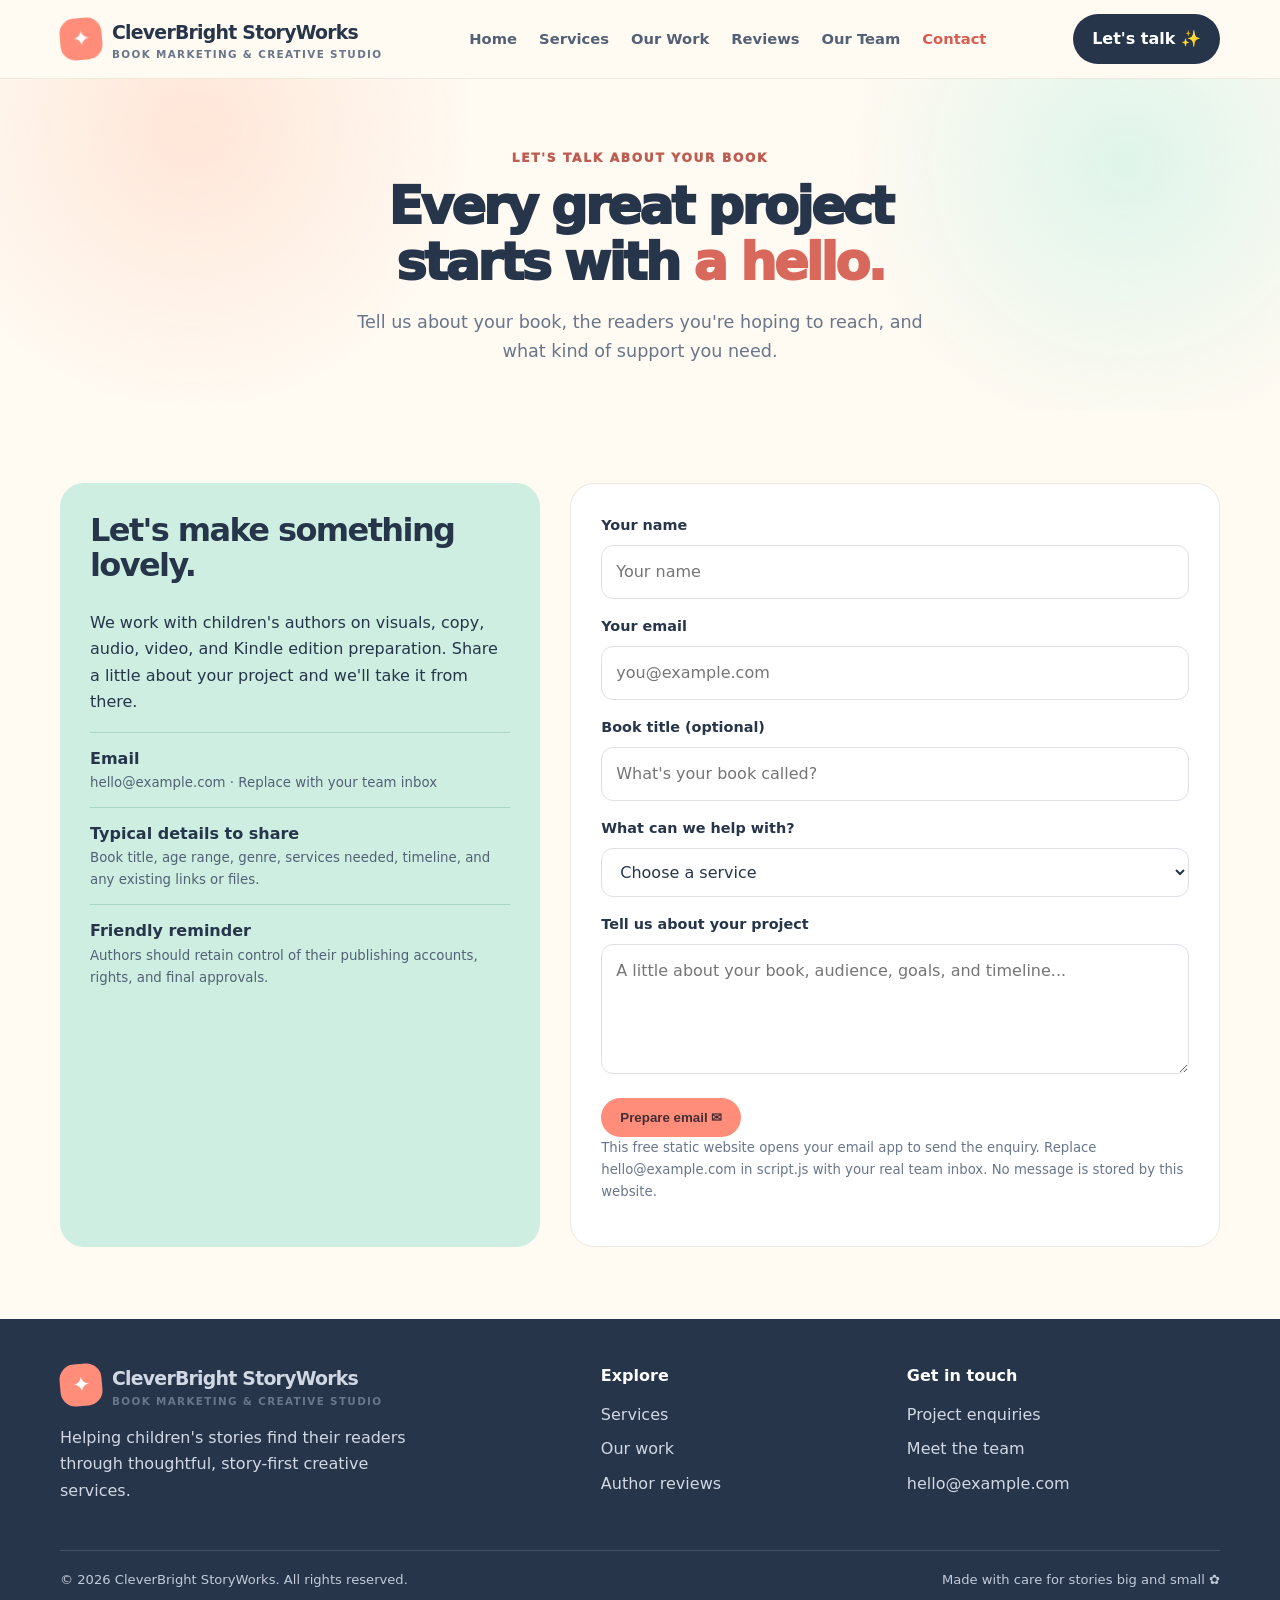
==== contact.html @ 6e4569a7 "Add files via upload" ====
<!doctype html>
<html lang="en">
<head>
  <meta charset="utf-8"><meta name="viewport" content="width=device-width, initial-scale=1">
  <meta name="description" content="CleverBright StoryWorks helps children's authors bring their books to life through book marketing and creative services.">
  <title>Contact | CleverBright StoryWorks</title>
  <link rel="stylesheet" href="styles.css">
  <script src="script.js" defer></script>
</head>
<body>
<header class="site-header"><div class="wrap nav">
  <a class="logo" href="index.html"><span class="logo-mark">✦</span><span>CleverBright StoryWorks<small>Book marketing & creative studio</small></span></a>
  <button class="menu-toggle" aria-label="Toggle navigation" aria-expanded="false">☰</button>
  <nav class="nav-links" aria-label="Main navigation"><a href="index.html" >Home</a><a href="services.html" >Services</a><a href="portfolio.html" >Our Work</a><a href="reviews.html" >Reviews</a><a href="team.html" >Our Team</a><a href="contact.html" aria-current="page">Contact</a></nav>
  <a class="nav-cta" href="contact.html">Let's talk ✨</a>
</div></header>
<main>
<section class="page-hero"><div class="wrap"><span class="eyebrow">Let's talk about your book</span><h1>Every great project<br>starts with <em>a hello.</em></h1><p class="lead">Tell us about your book, the readers you're hoping to reach, and what kind of support you need.</p></div></section>
<section class="section"><div class="wrap contact-layout">
<aside class="contact-panel"><h2>Let's make something lovely.</h2><p>We work with children's authors on visuals, copy, audio, video, and Kindle edition preparation. Share a little about your project and we'll take it from there.</p>
<div class="contact-line"><strong>Email</strong><small>hello@example.com · Replace with your team inbox</small></div>
<div class="contact-line"><strong>Typical details to share</strong><small>Book title, age range, genre, services needed, timeline, and any existing links or files.</small></div>
<div class="contact-line"><strong>Friendly reminder</strong><small>Authors should retain control of their publishing accounts, rights, and final approvals.</small></div>
</aside>
<form class="contact-form" data-email-form>
<label for="name">Your name</label><input id="name" name="name" autocomplete="name" required placeholder="Your name">
<label for="email">Your email</label><input id="email" name="email" type="email" autocomplete="email" required placeholder="you@example.com">
<label for="book">Book title (optional)</label><input id="book" name="book" placeholder="What's your book called?">
<label for="service">What can we help with?</label><select id="service" name="service" required><option value="">Choose a service</option><option>A+ content / banners</option><option>Audiobook support</option><option>Video trailer</option><option>Narrated video / video book</option><option>Book or author description</option><option>Kindle edition assistance</option><option>Several services / not sure yet</option></select>
<label for="message">Tell us about your project</label><textarea id="message" name="message" required placeholder="A little about your book, audience, goals, and timeline..."></textarea>
<button class="button coral" type="submit">Prepare email ✉</button>
<p class="form-note">This free static website opens your email app to send the enquiry. Replace hello@example.com in script.js with your real team inbox. No message is stored by this website.</p>
</form>
</div></section>
</main>
<footer class="site-footer"><div class="wrap">
  <div class="footer-grid">
    <div><a class="logo" href="index.html"><span class="logo-mark">✦</span><span>CleverBright StoryWorks<small>Book marketing & creative studio</small></span></a><p style="max-width:380px;margin-top:18px">Helping children's stories find their readers through thoughtful, story-first creative services.</p></div>
    <div><h3>Explore</h3><div class="footer-links"><a href="services.html">Services</a><a href="portfolio.html">Our work</a><a href="reviews.html">Author reviews</a></div></div>
    <div><h3>Get in touch</h3><div class="footer-links"><a href="contact.html">Project enquiries</a><a href="team.html">Meet the team</a><a href="mailto:hello@example.com">hello@example.com</a></div></div>
  </div>
  <div class="footer-bottom"><span>© <span data-year></span> CleverBright StoryWorks. All rights reserved.</span><span>Made with care for stories big and small ✿</span></div>
</div></footer>
</body></html>
---- styles.css ----
/* Bright Ink Kids — shared website styles. Edit colors, fonts and spacing here. */
:root{
  --ink:#26354a; --muted:#68768a; --cream:#fffaf2; --paper:#ffffff;
  --coral:#ff8d7a; --peach:#ffe2d4; --mint:#cdeee1; --blue:#cfe7ff;
  --lilac:#e8ddff; --yellow:#ffe9a6; --line:#eee7df; --shadow:0 18px 50px rgba(48,55,75,.09);
  --radius:24px; --max:1160px;
}
*{box-sizing:border-box}
html{scroll-behavior:smooth}
body{margin:0;background:var(--cream);color:var(--ink);font-family:Nunito,"Avenir Next",Avenir,system-ui,-apple-system,BlinkMacSystemFont,"Segoe UI",sans-serif;line-height:1.65}
a{color:inherit;text-decoration:none}
img{max-width:100%;display:block}
.wrap{width:min(var(--max),calc(100% - 40px));margin-inline:auto}
.site-header{position:sticky;top:0;z-index:20;background:rgba(255,250,242,.92);backdrop-filter:blur(14px);border-bottom:1px solid rgba(238,231,223,.9)}
.nav{min-height:78px;display:flex;align-items:center;justify-content:space-between;gap:24px}
.logo{display:flex;align-items:center;gap:10px;font-weight:900;letter-spacing:-.04em;font-size:1.18rem}
.logo-mark{width:42px;height:42px;display:grid;place-items:center;border-radius:15px;background:var(--coral);color:#fff;font-size:1.35rem;transform:rotate(-5deg)}
.logo small{display:block;font-size:.65rem;letter-spacing:.13em;text-transform:uppercase;color:var(--muted);font-weight:800;line-height:1.2}
.nav-links{display:flex;align-items:center;gap:22px;color:#536176;font-size:.92rem;font-weight:800}
.nav-links a:hover,.nav-links a[aria-current="page"]{color:#d65d50}
.nav-cta,.button{display:inline-flex;align-items:center;justify-content:center;gap:8px;border:0;border-radius:999px;padding:12px 19px;background:var(--ink);color:#fff;font-weight:900;cursor:pointer;transition:transform .2s,box-shadow .2s}
.nav-cta:hover,.button:hover{transform:translateY(-2px);box-shadow:0 9px 20px rgba(38,53,74,.14)}
.button.coral{background:var(--coral);color:#442d34}.button.light{background:#fff;color:var(--ink);border:1px solid var(--line)}
.menu-toggle{display:none;border:1px solid var(--line);background:#fff;border-radius:12px;padding:9px 12px;font-size:1.1rem}
.hero{padding:74px 0 68px;display:grid;grid-template-columns:1.05fr .95fr;gap:48px;align-items:center;overflow:hidden}
.eyebrow{display:inline-flex;align-items:center;gap:8px;color:#bd5c50;font-size:.76rem;letter-spacing:.14em;text-transform:uppercase;font-weight:1000}
h1,h2,h3,p{margin-top:0}
h1{font-size:clamp(2.8rem,6vw,5.3rem);line-height:1.02;letter-spacing:-.065em;margin:17px 0 22px;font-weight:1000}
h1 em{font-style:normal;color:#d9685c}
.lead{font-size:1.1rem;color:var(--muted);max-width:610px}
.hero-actions{display:flex;flex-wrap:wrap;gap:12px;margin-top:28px}
.hero-note{display:flex;align-items:center;gap:10px;color:var(--muted);font-size:.86rem;margin-top:24px}
.sparkle{color:#e4a92b;font-size:1.4rem}
.artboard{position:relative;min-height:420px;display:grid;place-items:center}
.blob{position:absolute;border-radius:46% 54% 59% 41% / 45% 42% 58% 55%}
.blob.one{width:340px;height:330px;background:var(--mint);right:9%;top:7%;transform:rotate(12deg)}
.blob.two{width:220px;height:220px;background:var(--yellow);left:1%;bottom:4%;transform:rotate(-14deg)}
.book-stack{position:relative;z-index:1;width:min(360px,80%);transform:rotate(-4deg);filter:drop-shadow(0 22px 18px rgba(45,55,70,.15))}
.book-cover{min-height:355px;padding:28px 26px;border:8px solid #fff;border-radius:17px;background:linear-gradient(150deg,#ffb09e,#f58b7d 60%,#dc6c68);display:flex;flex-direction:column;align-items:center;text-align:center;justify-content:space-between;color:#fff}
.book-cover .cover-kicker{font-size:.7rem;letter-spacing:.17em;font-weight:1000;text-transform:uppercase}
.book-cover h2{font-size:2.65rem;line-height:1.02;letter-spacing:-.06em;margin:12px 0}
.book-cover p{font-size:.9rem;font-weight:800;margin:0}
.cover-illustration{font-size:5.8rem;line-height:1.2;filter:drop-shadow(0 5px 0 rgba(255,255,255,.35))}
.floaty{position:absolute;z-index:2;display:grid;place-items:center;border:5px solid #fff;border-radius:50%;box-shadow:var(--shadow)}
.floaty.star{width:76px;height:76px;background:var(--lilac);font-size:2.2rem;right:0;top:11%}
.floaty.heart{width:67px;height:67px;background:var(--peach);font-size:1.8rem;left:3%;top:30%}
.floaty.cloud{width:86px;height:86px;background:var(--blue);font-size:2rem;right:6%;bottom:7%}
.section{padding:72px 0}
.section.white{background:#fff}
.section-head{display:flex;align-items:end;justify-content:space-between;gap:25px;margin-bottom:30px}
.section-head h2,.page-hero h1{font-size:clamp(2rem,4vw,3.5rem);line-height:1.08;letter-spacing:-.055em;margin:9px 0 0}
.section-head p{max-width:490px;color:var(--muted);margin:0}
.cards{display:grid;grid-template-columns:repeat(3,1fr);gap:18px}
.card{background:#fff;border:1px solid var(--line);border-radius:var(--radius);padding:25px;box-shadow:0 6px 24px rgba(48,55,75,.035)}
.card.tint-mint{background:#f0fbf6}.card.tint-peach{background:#fff3ed}.card.tint-blue{background:#f1f7ff}.card.tint-lilac{background:#f7f3ff}.card.tint-yellow{background:#fff9e5}
.card-icon{width:54px;height:54px;display:grid;place-items:center;border-radius:18px;font-size:1.65rem;background:var(--peach);margin-bottom:18px}
.card h3{font-size:1.16rem;margin:0 0 8px;letter-spacing:-.02em}
.card p{color:var(--muted);font-size:.95rem;margin:0}
.text-link{display:inline-flex;margin-top:16px;font-weight:900;color:#bd5c50}
.page-hero{padding:65px 0 45px;text-align:center;background:radial-gradient(circle at 15% 15%,#ffe6d8 0,transparent 25%),radial-gradient(circle at 88% 25%,#dff5ea 0,transparent 24%),var(--cream)}
.page-hero .lead{margin:18px auto 0}
.filters{display:flex;flex-wrap:wrap;gap:10px;margin-bottom:26px}
.filter{border:1px solid var(--line);border-radius:999px;background:#fff;padding:9px 15px;font-weight:850;color:var(--muted);cursor:pointer}
.filter.active,.filter:hover{background:var(--ink);color:#fff;border-color:var(--ink)}
.portfolio-grid{display:grid;grid-template-columns:repeat(3,1fr);gap:20px}
.work-card{overflow:hidden;border-radius:22px;background:#fff;border:1px solid var(--line)}
.work-art{min-height:230px;padding:24px;display:grid;place-items:center;position:relative;overflow:hidden}
.work-art .mock-cover{width:145px;height:185px;border:6px solid white;border-radius:9px;box-shadow:0 14px 22px #26354a24;display:flex;align-items:center;justify-content:center;text-align:center;font-weight:1000;line-height:1.1;padding:12px;font-size:1.3rem;transform:rotate(-5deg)}
.work-art .emoji{font-size:3.4rem;position:absolute;right:16px;bottom:13px}
.work-info{padding:20px}.work-info h3{margin:0 0 5px}.work-info p{color:var(--muted);font-size:.92rem;margin:0}.tag{display:inline-block;margin-top:12px;font-size:.75rem;font-weight:900;color:#a34c44;background:#fff0e9;padding:5px 9px;border-radius:999px}
.review-grid{display:grid;grid-template-columns:repeat(2,1fr);gap:18px}
.review{padding:27px;background:#fff;border:1px solid var(--line);border-radius:22px}
.stars{color:#d99c21;letter-spacing:.12em;font-size:1.1rem}
.quote{font-size:1.08rem;line-height:1.7;margin:14px 0 20px}
.reviewer{display:flex;align-items:center;gap:12px}
.avatar{width:48px;height:48px;border-radius:50%;display:grid;place-items:center;background:var(--lilac);font-weight:1000}
.reviewer small{display:block;color:var(--muted)}
.notice{background:#fff6d9;border:1px solid #f1dfa2;padding:16px 18px;border-radius:16px;color:#65542b;margin-bottom:24px}
.team-grid{display:grid;grid-template-columns:repeat(3,1fr);gap:20px}
.person{background:#fff;border:1px solid var(--line);border-radius:24px;overflow:hidden}
.person-photo{height:245px;background:linear-gradient(140deg,var(--blue),var(--lilac));display:grid;place-items:center;color:#536176;font-size:4.2rem}
.person-body{padding:22px}.person-body h3{margin:0 0 2px}.role{color:#c15f52;font-weight:900;font-size:.84rem}.person-body p{color:var(--muted);font-size:.92rem;margin:10px 0 0}
.contact-layout{display:grid;grid-template-columns:.85fr 1.15fr;gap:30px}
.contact-panel{background:var(--mint);padding:30px;border-radius:24px}
.contact-panel h2{font-size:2rem;line-height:1.1;letter-spacing:-.05em}
.contact-line{padding:13px 0;border-top:1px solid #a9d7c5}
.contact-line small{display:block;color:#536176}
.contact-form{background:#fff;border:1px solid var(--line);padding:30px;border-radius:24px}
label{display:block;font-weight:900;font-size:.9rem;margin:0 0 7px}
input,textarea,select{width:100%;padding:13px 14px;border:1px solid #dedfe5;border-radius:12px;font:inherit;background:#fff;color:var(--ink);margin-bottom:16px}
textarea{min-height:130px;resize:vertical}
.form-note{font-size:.83rem;color:var(--muted)}
.cta-band{background:var(--yellow);border-radius:28px;padding:38px;display:flex;align-items:center;justify-content:space-between;gap:24px}
.cta-band h2{font-size:clamp(1.7rem,4vw,2.7rem);line-height:1.08;letter-spacing:-.05em;margin:0 0 8px}
.cta-band p{margin:0;color:#665c43}
.site-footer{background:#26354a;color:#fff;padding:44px 0 22px;margin-top:0}
.footer-grid{display:grid;grid-template-columns:1.3fr .7fr .8fr;gap:32px;padding-bottom:30px}
.site-footer p,.site-footer a{color:#d1d8e3}.site-footer h3{font-size:1rem;margin:0 0 12px}.footer-links{display:grid;gap:8px}
.footer-bottom{border-top:1px solid #ffffff26;padding-top:18px;color:#c0cad8;font-size:.82rem;display:flex;justify-content:space-between;gap:15px;flex-wrap:wrap}
@media(max-width:850px){.nav-links{gap:12px}.nav-links a{font-size:.84rem}.nav-cta{display:none}.hero{grid-template-columns:1fr;gap:10px;padding-top:55px}.artboard{min-height:380px}.cards,.portfolio-grid,.team-grid{grid-template-columns:repeat(2,1fr)}.contact-layout{grid-template-columns:1fr}.footer-grid{grid-template-columns:1fr 1fr}.footer-grid>div:first-child{grid-column:1/-1}}
@media(max-width:620px){.wrap{width:min(var(--max),calc(100% - 28px))}.menu-toggle{display:block}.nav{min-height:68px;flex-wrap:wrap}.nav-links{display:none;order:3;width:100%;padding:0 0 17px;flex-direction:column;align-items:stretch;gap:0}.nav-links.open{display:flex}.nav-links a{padding:10px 2px;border-top:1px solid var(--line)}.hero{padding:48px 0 38px}.artboard{min-height:330px}.blob.one{width:270px;height:270px}.blob.two{width:165px;height:165px}.book-cover{min-height:285px}.book-cover h2{font-size:2.1rem}.cover-illustration{font-size:4.7rem}.section{padding:52px 0}.section-head{display:block}.section-head p{margin-top:15px}.cards,.portfolio-grid,.team-grid,.review-grid{grid-template-columns:1fr}.work-art{min-height:220px}.cta-band{padding:26px;align-items:flex-start;flex-direction:column}.footer-grid{grid-template-columns:1fr}.footer-grid>div:first-child{grid-column:auto}.page-hero{padding:50px 0 35px}}
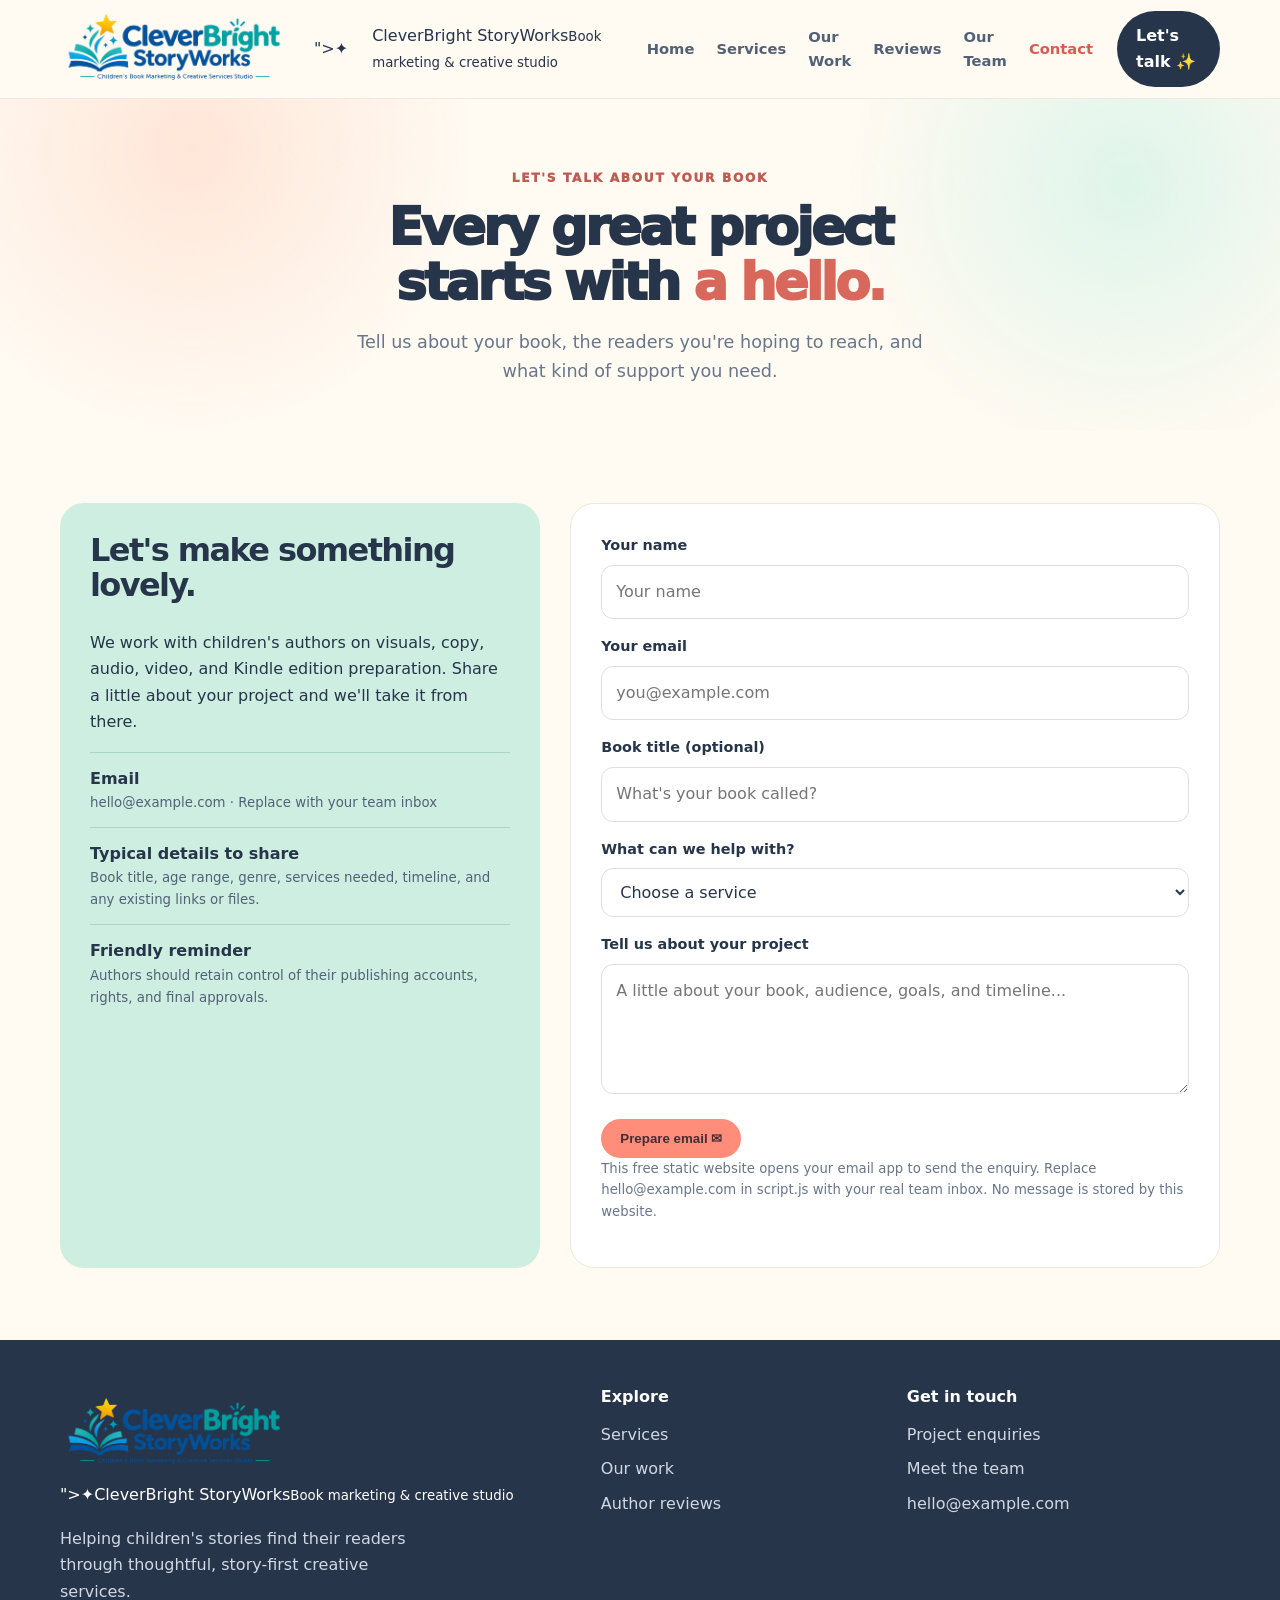
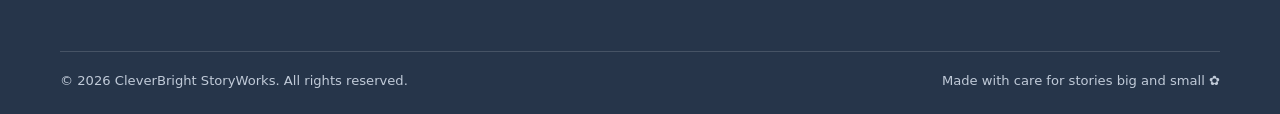
==== commit 3a613ede: "Update contact.html" ====
--- a/contact.html
+++ b/contact.html
@@ -9,7 +9,7 @@
 </head>
 <body>
 <header class="site-header"><div class="wrap nav">
-  <a class="logo" href="index.html"><span class="logo-mark">✦</span><span>CleverBright StoryWorks<small>Book marketing & creative studio</small></span></a>
+  <a class="logo" href="index.html"><span class="<a class="logo" href="index.html"><img class="brand-logo" src="logo.png" alt="CleverBright StoryWorks"></a>">✦</span><span>CleverBright StoryWorks<small>Book marketing & creative studio</small></span></a>
   <button class="menu-toggle" aria-label="Toggle navigation" aria-expanded="false">☰</button>
   <nav class="nav-links" aria-label="Main navigation"><a href="index.html" >Home</a><a href="services.html" >Services</a><a href="portfolio.html" >Our Work</a><a href="reviews.html" >Reviews</a><a href="team.html" >Our Team</a><a href="contact.html" aria-current="page">Contact</a></nav>
   <a class="nav-cta" href="contact.html">Let's talk ✨</a>
@@ -35,10 +35,10 @@
 </main>
 <footer class="site-footer"><div class="wrap">
   <div class="footer-grid">
-    <div><a class="logo" href="index.html"><span class="logo-mark">✦</span><span>CleverBright StoryWorks<small>Book marketing & creative studio</small></span></a><p style="max-width:380px;margin-top:18px">Helping children's stories find their readers through thoughtful, story-first creative services.</p></div>
+    <div><a class="logo" href="index.html"><span class="<a class="logo" href="index.html"><img class="brand-logo" src="logo.png" alt="CleverBright StoryWorks"></a>">✦</span><span>CleverBright StoryWorks<small>Book marketing & creative studio</small></span></a><p style="max-width:380px;margin-top:18px">Helping children's stories find their readers through thoughtful, story-first creative services.</p></div>
     <div><h3>Explore</h3><div class="footer-links"><a href="services.html">Services</a><a href="portfolio.html">Our work</a><a href="reviews.html">Author reviews</a></div></div>
     <div><h3>Get in touch</h3><div class="footer-links"><a href="contact.html">Project enquiries</a><a href="team.html">Meet the team</a><a href="mailto:hello@example.com">hello@example.com</a></div></div>
   </div>
   <div class="footer-bottom"><span>© <span data-year></span> CleverBright StoryWorks. All rights reserved.</span><span>Made with care for stories big and small ✿</span></div>
 </div></footer>
-</body></html>+</body></html>
--- a/styles.css
+++ b/styles.css
@@ -99,3 +99,18 @@
 .footer-bottom{border-top:1px solid #ffffff26;padding-top:18px;color:#c0cad8;font-size:.82rem;display:flex;justify-content:space-between;gap:15px;flex-wrap:wrap}
 @media(max-width:850px){.nav-links{gap:12px}.nav-links a{font-size:.84rem}.nav-cta{display:none}.hero{grid-template-columns:1fr;gap:10px;padding-top:55px}.artboard{min-height:380px}.cards,.portfolio-grid,.team-grid{grid-template-columns:repeat(2,1fr)}.contact-layout{grid-template-columns:1fr}.footer-grid{grid-template-columns:1fr 1fr}.footer-grid>div:first-child{grid-column:1/-1}}
 @media(max-width:620px){.wrap{width:min(var(--max),calc(100% - 28px))}.menu-toggle{display:block}.nav{min-height:68px;flex-wrap:wrap}.nav-links{display:none;order:3;width:100%;padding:0 0 17px;flex-direction:column;align-items:stretch;gap:0}.nav-links.open{display:flex}.nav-links a{padding:10px 2px;border-top:1px solid var(--line)}.hero{padding:48px 0 38px}.artboard{min-height:330px}.blob.one{width:270px;height:270px}.blob.two{width:165px;height:165px}.book-cover{min-height:285px}.book-cover h2{font-size:2.1rem}.cover-illustration{font-size:4.7rem}.section{padding:52px 0}.section-head{display:block}.section-head p{margin-top:15px}.cards,.portfolio-grid,.team-grid,.review-grid{grid-template-columns:1fr}.work-art{min-height:220px}.cta-band{padding:26px;align-items:flex-start;flex-direction:column}.footer-grid{grid-template-columns:1fr}.footer-grid>div:first-child{grid-column:auto}.page-hero{padding:50px 0 35px}}
+.brand-logo {
+  display: block;
+  width: 230px;
+  max-width: 35vw;
+  height: auto;
+  object-fit: contain;
+  flex-shrink: 0;
+}
+
+@media (max-width: 620px) {
+  .brand-logo {
+    width: 190px;
+    max-width: 62vw;
+  }
+}
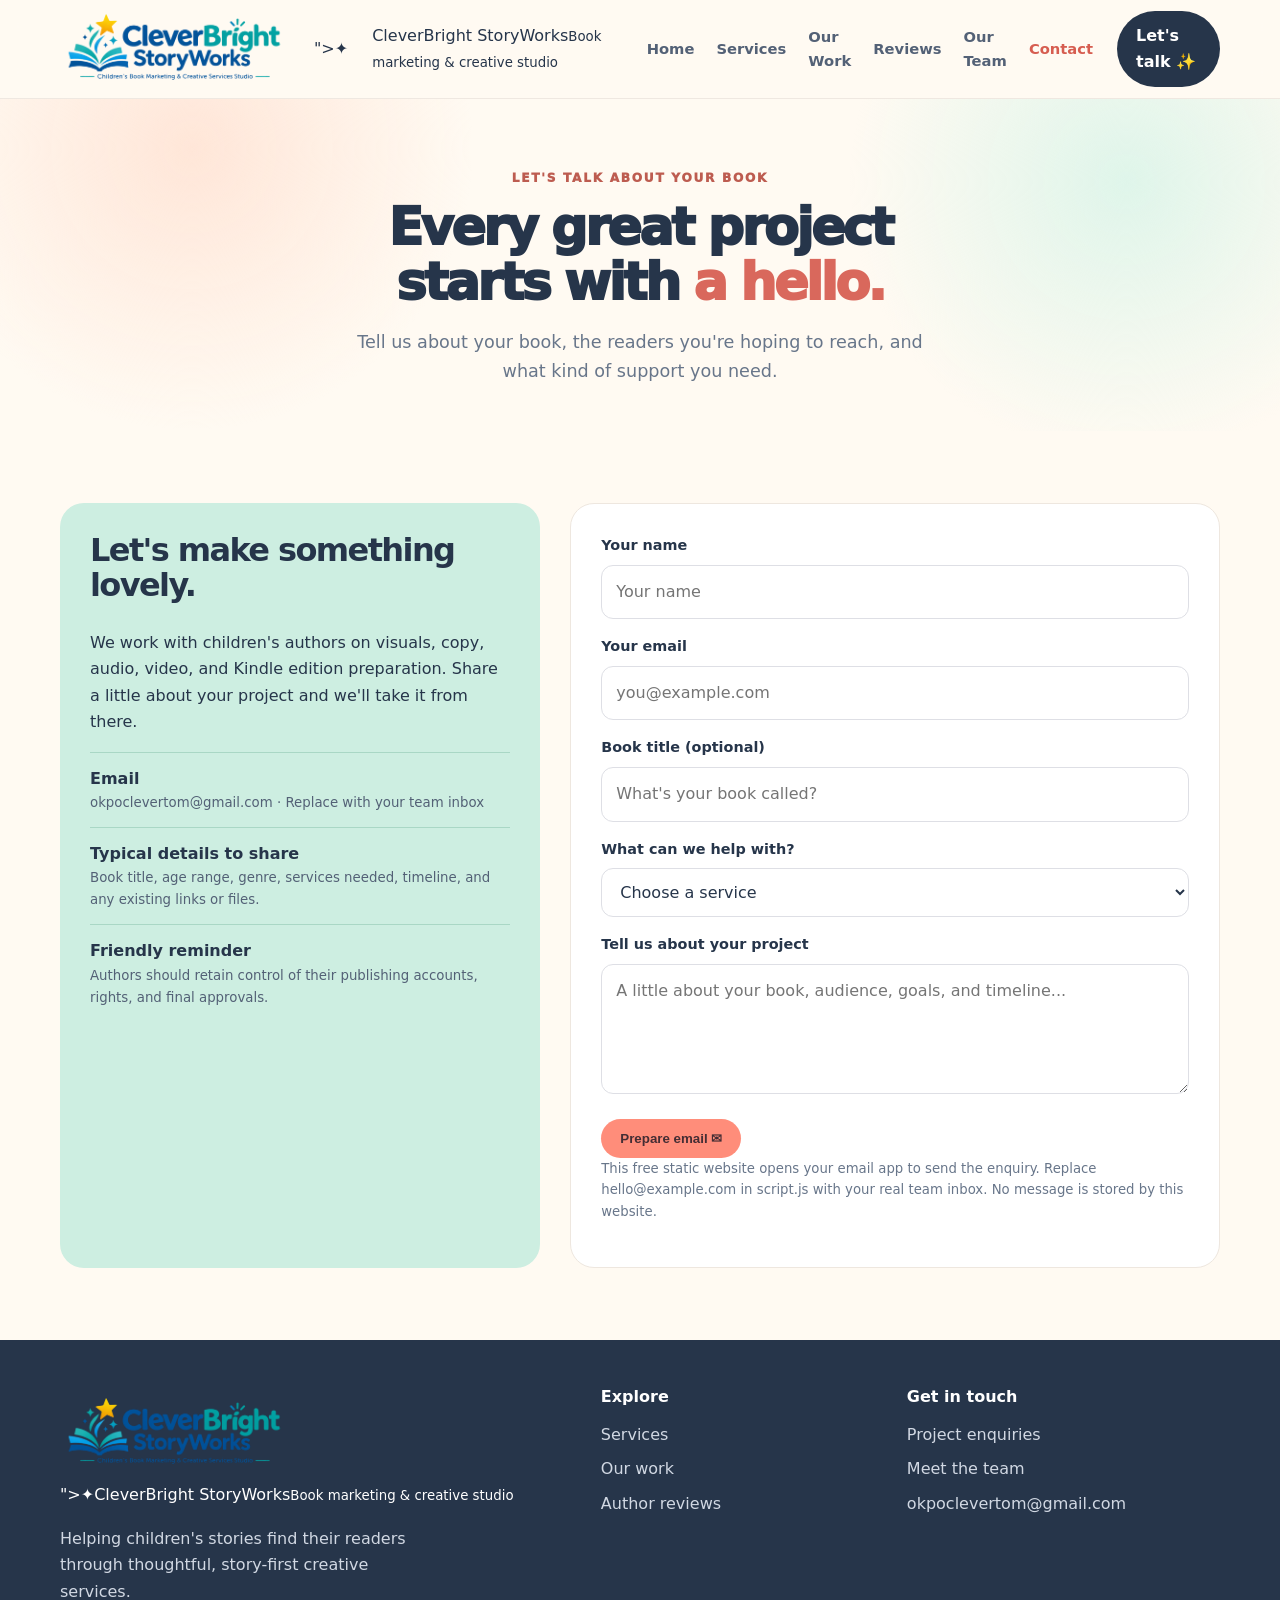
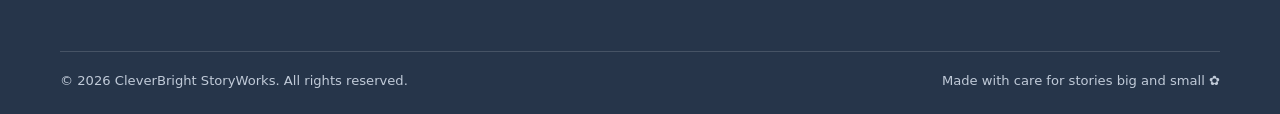
==== commit b47d7063: "Update contact.html" ====
--- a/contact.html
+++ b/contact.html
@@ -18,7 +18,7 @@
 <section class="page-hero"><div class="wrap"><span class="eyebrow">Let's talk about your book</span><h1>Every great project<br>starts with <em>a hello.</em></h1><p class="lead">Tell us about your book, the readers you're hoping to reach, and what kind of support you need.</p></div></section>
 <section class="section"><div class="wrap contact-layout">
 <aside class="contact-panel"><h2>Let's make something lovely.</h2><p>We work with children's authors on visuals, copy, audio, video, and Kindle edition preparation. Share a little about your project and we'll take it from there.</p>
-<div class="contact-line"><strong>Email</strong><small>hello@example.com · Replace with your team inbox</small></div>
+<div class="contact-line"><strong>Email</strong><small>okpoclevertom@gmail.com · Replace with your team inbox</small></div>
 <div class="contact-line"><strong>Typical details to share</strong><small>Book title, age range, genre, services needed, timeline, and any existing links or files.</small></div>
 <div class="contact-line"><strong>Friendly reminder</strong><small>Authors should retain control of their publishing accounts, rights, and final approvals.</small></div>
 </aside>
@@ -37,7 +37,9 @@
   <div class="footer-grid">
     <div><a class="logo" href="index.html"><span class="<a class="logo" href="index.html"><img class="brand-logo" src="logo.png" alt="CleverBright StoryWorks"></a>">✦</span><span>CleverBright StoryWorks<small>Book marketing & creative studio</small></span></a><p style="max-width:380px;margin-top:18px">Helping children's stories find their readers through thoughtful, story-first creative services.</p></div>
     <div><h3>Explore</h3><div class="footer-links"><a href="services.html">Services</a><a href="portfolio.html">Our work</a><a href="reviews.html">Author reviews</a></div></div>
-    <div><h3>Get in touch</h3><div class="footer-links"><a href="contact.html">Project enquiries</a><a href="team.html">Meet the team</a><a href="mailto:hello@example.com">hello@example.com</a></div></div>
+    <div><h3>Get in touch</h3><div class="footer-links"><a href="contact.html">Project enquiries</a><a href="team.html">Meet the team</a><a href="mailto:okpoclevertom@gmail.com">
+  okpoclevertom@gmail.com
+</a></a></div></div>
   </div>
   <div class="footer-bottom"><span>© <span data-year></span> CleverBright StoryWorks. All rights reserved.</span><span>Made with care for stories big and small ✿</span></div>
 </div></footer>
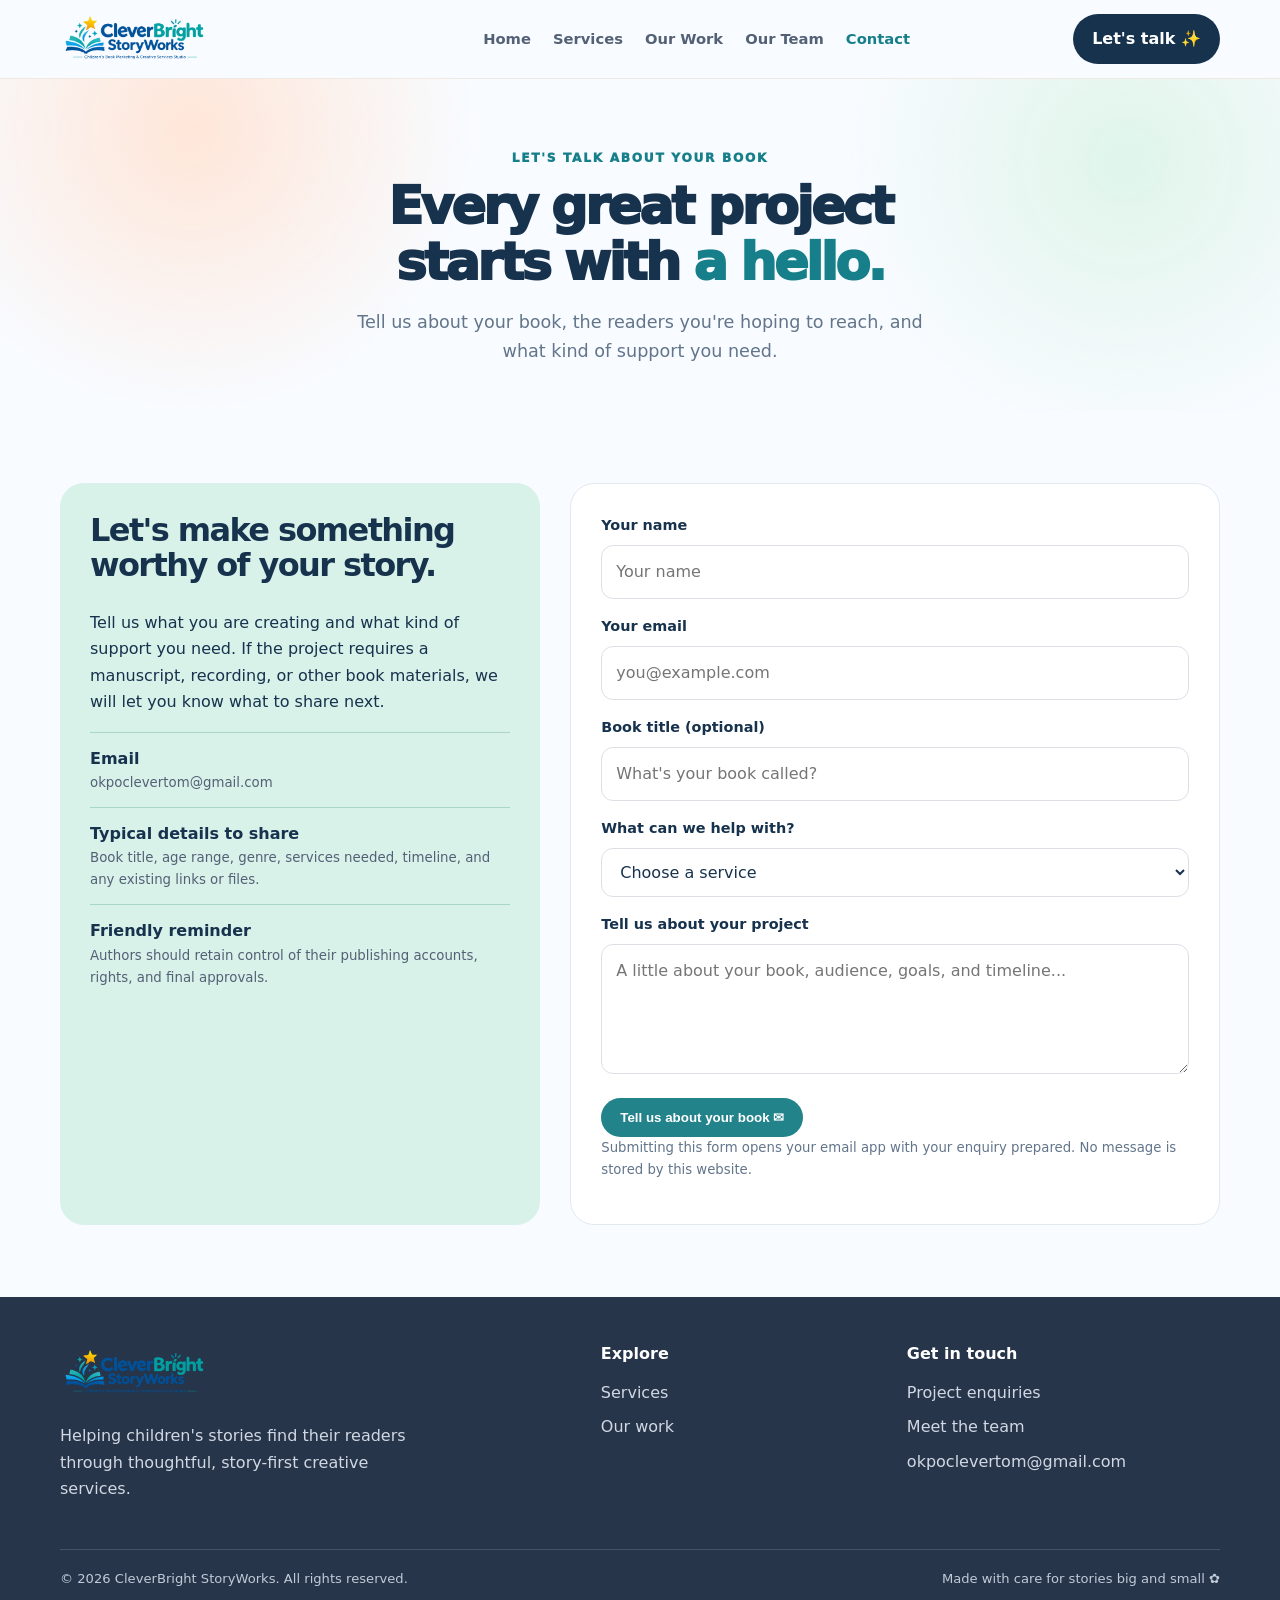
==== commit 07593579: "Add files via upload" ====
--- a/contact.html
+++ b/contact.html
@@ -9,16 +9,16 @@
 </head>
 <body>
 <header class="site-header"><div class="wrap nav">
-  <a class="logo" href="index.html"><span class="<a class="logo" href="index.html"><img class="brand-logo" src="logo.png" alt="CleverBright StoryWorks"></a>">✦</span><span>CleverBright StoryWorks<small>Book marketing & creative studio</small></span></a>
+  <a class="logo" href="index.html" aria-label="CleverBright StoryWorks home"><img class="site-logo-image" src="logo.png" alt="CleverBright StoryWorks"></a>
   <button class="menu-toggle" aria-label="Toggle navigation" aria-expanded="false">☰</button>
-  <nav class="nav-links" aria-label="Main navigation"><a href="index.html" >Home</a><a href="services.html" >Services</a><a href="portfolio.html" >Our Work</a><a href="reviews.html" >Reviews</a><a href="team.html" >Our Team</a><a href="contact.html" aria-current="page">Contact</a></nav>
+  <nav class="nav-links" aria-label="Main navigation"><a href="index.html" >Home</a><a href="services.html" >Services</a><a href="portfolio.html" >Our Work</a><a href="team.html" >Our Team</a><a href="contact.html" aria-current="page">Contact</a></nav>
   <a class="nav-cta" href="contact.html">Let's talk ✨</a>
 </div></header>
 <main>
 <section class="page-hero"><div class="wrap"><span class="eyebrow">Let's talk about your book</span><h1>Every great project<br>starts with <em>a hello.</em></h1><p class="lead">Tell us about your book, the readers you're hoping to reach, and what kind of support you need.</p></div></section>
 <section class="section"><div class="wrap contact-layout">
-<aside class="contact-panel"><h2>Let's make something lovely.</h2><p>We work with children's authors on visuals, copy, audio, video, and Kindle edition preparation. Share a little about your project and we'll take it from there.</p>
-<div class="contact-line"><strong>Email</strong><small>okpoclevertom@gmail.com · Replace with your team inbox</small></div>
+<aside class="contact-panel"><h2>Let's make something worthy of your story.</h2><p>Tell us what you are creating and what kind of support you need. If the project requires a manuscript, recording, or other book materials, we will let you know what to share next.</p>
+<div class="contact-line"><strong>Email</strong><small><a href="mailto:okpoclevertom@gmail.com">okpoclevertom@gmail.com</a></small></div>
 <div class="contact-line"><strong>Typical details to share</strong><small>Book title, age range, genre, services needed, timeline, and any existing links or files.</small></div>
 <div class="contact-line"><strong>Friendly reminder</strong><small>Authors should retain control of their publishing accounts, rights, and final approvals.</small></div>
 </aside>
@@ -26,21 +26,19 @@
 <label for="name">Your name</label><input id="name" name="name" autocomplete="name" required placeholder="Your name">
 <label for="email">Your email</label><input id="email" name="email" type="email" autocomplete="email" required placeholder="you@example.com">
 <label for="book">Book title (optional)</label><input id="book" name="book" placeholder="What's your book called?">
-<label for="service">What can we help with?</label><select id="service" name="service" required><option value="">Choose a service</option><option>A+ content / banners</option><option>Audiobook support</option><option>Video trailer</option><option>Narrated video / video book</option><option>Book or author description</option><option>Kindle edition assistance</option><option>Several services / not sure yet</option></select>
+<label for="service">What can we help with?</label><select id="service" name="service" required><option value="">Choose a service</option><option>A+ content / banners</option><option>Audiobook editing</option><option>Video trailer</option><option>Video book narration</option><option>Book or author description</option><option>Kindle edition assistance</option><option>Market Research Analysis</option><option>Several services / not sure yet</option></select>
 <label for="message">Tell us about your project</label><textarea id="message" name="message" required placeholder="A little about your book, audience, goals, and timeline..."></textarea>
-<button class="button coral" type="submit">Prepare email ✉</button>
-<p class="form-note">This free static website opens your email app to send the enquiry. Replace hello@example.com in script.js with your real team inbox. No message is stored by this website.</p>
+<button class="button coral" type="submit">Tell us about your book ✉</button>
+<p class="form-note">Submitting this form opens your email app with your enquiry prepared. No message is stored by this website.</p>
 </form>
 </div></section>
 </main>
 <footer class="site-footer"><div class="wrap">
   <div class="footer-grid">
-    <div><a class="logo" href="index.html"><span class="<a class="logo" href="index.html"><img class="brand-logo" src="logo.png" alt="CleverBright StoryWorks"></a>">✦</span><span>CleverBright StoryWorks<small>Book marketing & creative studio</small></span></a><p style="max-width:380px;margin-top:18px">Helping children's stories find their readers through thoughtful, story-first creative services.</p></div>
-    <div><h3>Explore</h3><div class="footer-links"><a href="services.html">Services</a><a href="portfolio.html">Our work</a><a href="reviews.html">Author reviews</a></div></div>
-    <div><h3>Get in touch</h3><div class="footer-links"><a href="contact.html">Project enquiries</a><a href="team.html">Meet the team</a><a href="mailto:okpoclevertom@gmail.com">
-  okpoclevertom@gmail.com
-</a></a></div></div>
+    <div><a class="logo" href="index.html" aria-label="CleverBright StoryWorks home"><img class="site-logo-image" src="logo.png" alt="CleverBright StoryWorks"></a><p style="max-width:380px;margin-top:18px">Helping children's stories find their readers through thoughtful, story-first creative services.</p></div>
+    <div><h3>Explore</h3><div class="footer-links"><a href="services.html">Services</a><a href="portfolio.html">Our work</a></div></div>
+    <div><h3>Get in touch</h3><div class="footer-links"><a href="contact.html">Project enquiries</a><a href="team.html">Meet the team</a><a href="mailto:okpoclevertom@gmail.com">okpoclevertom@gmail.com</a></div></div>
   </div>
   <div class="footer-bottom"><span>© <span data-year></span> CleverBright StoryWorks. All rights reserved.</span><span>Made with care for stories big and small ✿</span></div>
 </div></footer>
-</body></html>
+</body></html>
--- a/styles.css
+++ b/styles.css
@@ -1,8 +1,8 @@
-/* Bright Ink Kids — shared website styles. Edit colors, fonts and spacing here. */
+/* CleverBright StoryWorks — shared website styles. */
 :root{
-  --ink:#26354a; --muted:#68768a; --cream:#fffaf2; --paper:#ffffff;
-  --coral:#ff8d7a; --peach:#ffe2d4; --mint:#cdeee1; --blue:#cfe7ff;
-  --lilac:#e8ddff; --yellow:#ffe9a6; --line:#eee7df; --shadow:0 18px 50px rgba(48,55,75,.09);
+  --ink:#17324d; --muted:#62758a; --cream:#f8fbff; --paper:#ffffff;
+  --coral:#23838b; --peach:#e8f4f5; --mint:#d8f1e9; --blue:#dcecff;
+  --lilac:#e9eaff; --yellow:#fff3cf; --line:#e1e9f0; --shadow:0 18px 50px rgba(23,50,77,.09);
   --radius:24px; --max:1160px;
 }
 *{box-sizing:border-box}
@@ -11,22 +11,22 @@
 a{color:inherit;text-decoration:none}
 img{max-width:100%;display:block}
 .wrap{width:min(var(--max),calc(100% - 40px));margin-inline:auto}
-.site-header{position:sticky;top:0;z-index:20;background:rgba(255,250,242,.92);backdrop-filter:blur(14px);border-bottom:1px solid rgba(238,231,223,.9)}
+.site-header{position:sticky;top:0;z-index:20;background:rgba(248,251,255,.94);backdrop-filter:blur(14px);border-bottom:1px solid rgba(238,231,223,.9)}
 .nav{min-height:78px;display:flex;align-items:center;justify-content:space-between;gap:24px}
 .logo{display:flex;align-items:center;gap:10px;font-weight:900;letter-spacing:-.04em;font-size:1.18rem}
 .logo-mark{width:42px;height:42px;display:grid;place-items:center;border-radius:15px;background:var(--coral);color:#fff;font-size:1.35rem;transform:rotate(-5deg)}
 .logo small{display:block;font-size:.65rem;letter-spacing:.13em;text-transform:uppercase;color:var(--muted);font-weight:800;line-height:1.2}
 .nav-links{display:flex;align-items:center;gap:22px;color:#536176;font-size:.92rem;font-weight:800}
-.nav-links a:hover,.nav-links a[aria-current="page"]{color:#d65d50}
+.nav-links a:hover,.nav-links a[aria-current="page"]{color:#167f89}
 .nav-cta,.button{display:inline-flex;align-items:center;justify-content:center;gap:8px;border:0;border-radius:999px;padding:12px 19px;background:var(--ink);color:#fff;font-weight:900;cursor:pointer;transition:transform .2s,box-shadow .2s}
 .nav-cta:hover,.button:hover{transform:translateY(-2px);box-shadow:0 9px 20px rgba(38,53,74,.14)}
-.button.coral{background:var(--coral);color:#442d34}.button.light{background:#fff;color:var(--ink);border:1px solid var(--line)}
+.button.coral{background:var(--coral);color:#ffffff}.button.light{background:#fff;color:var(--ink);border:1px solid var(--line)}
 .menu-toggle{display:none;border:1px solid var(--line);background:#fff;border-radius:12px;padding:9px 12px;font-size:1.1rem}
 .hero{padding:74px 0 68px;display:grid;grid-template-columns:1.05fr .95fr;gap:48px;align-items:center;overflow:hidden}
-.eyebrow{display:inline-flex;align-items:center;gap:8px;color:#bd5c50;font-size:.76rem;letter-spacing:.14em;text-transform:uppercase;font-weight:1000}
+.eyebrow{display:inline-flex;align-items:center;gap:8px;color:#167f89;font-size:.76rem;letter-spacing:.14em;text-transform:uppercase;font-weight:1000}
 h1,h2,h3,p{margin-top:0}
 h1{font-size:clamp(2.8rem,6vw,5.3rem);line-height:1.02;letter-spacing:-.065em;margin:17px 0 22px;font-weight:1000}
-h1 em{font-style:normal;color:#d9685c}
+h1 em{font-style:normal;color:#167f89}
 .lead{font-size:1.1rem;color:var(--muted);max-width:610px}
 .hero-actions{display:flex;flex-wrap:wrap;gap:12px;margin-top:28px}
 .hero-note{display:flex;align-items:center;gap:10px;color:var(--muted);font-size:.86rem;margin-top:24px}
@@ -56,7 +56,7 @@
 .card-icon{width:54px;height:54px;display:grid;place-items:center;border-radius:18px;font-size:1.65rem;background:var(--peach);margin-bottom:18px}
 .card h3{font-size:1.16rem;margin:0 0 8px;letter-spacing:-.02em}
 .card p{color:var(--muted);font-size:.95rem;margin:0}
-.text-link{display:inline-flex;margin-top:16px;font-weight:900;color:#bd5c50}
+.text-link{display:inline-flex;margin-top:16px;font-weight:900;color:#167f89}
 .page-hero{padding:65px 0 45px;text-align:center;background:radial-gradient(circle at 15% 15%,#ffe6d8 0,transparent 25%),radial-gradient(circle at 88% 25%,#dff5ea 0,transparent 24%),var(--cream)}
 .page-hero .lead{margin:18px auto 0}
 .filters{display:flex;flex-wrap:wrap;gap:10px;margin-bottom:26px}
@@ -99,18 +99,22 @@
 .footer-bottom{border-top:1px solid #ffffff26;padding-top:18px;color:#c0cad8;font-size:.82rem;display:flex;justify-content:space-between;gap:15px;flex-wrap:wrap}
 @media(max-width:850px){.nav-links{gap:12px}.nav-links a{font-size:.84rem}.nav-cta{display:none}.hero{grid-template-columns:1fr;gap:10px;padding-top:55px}.artboard{min-height:380px}.cards,.portfolio-grid,.team-grid{grid-template-columns:repeat(2,1fr)}.contact-layout{grid-template-columns:1fr}.footer-grid{grid-template-columns:1fr 1fr}.footer-grid>div:first-child{grid-column:1/-1}}
 @media(max-width:620px){.wrap{width:min(var(--max),calc(100% - 28px))}.menu-toggle{display:block}.nav{min-height:68px;flex-wrap:wrap}.nav-links{display:none;order:3;width:100%;padding:0 0 17px;flex-direction:column;align-items:stretch;gap:0}.nav-links.open{display:flex}.nav-links a{padding:10px 2px;border-top:1px solid var(--line)}.hero{padding:48px 0 38px}.artboard{min-height:330px}.blob.one{width:270px;height:270px}.blob.two{width:165px;height:165px}.book-cover{min-height:285px}.book-cover h2{font-size:2.1rem}.cover-illustration{font-size:4.7rem}.section{padding:52px 0}.section-head{display:block}.section-head p{margin-top:15px}.cards,.portfolio-grid,.team-grid,.review-grid{grid-template-columns:1fr}.work-art{min-height:220px}.cta-band{padding:26px;align-items:flex-start;flex-direction:column}.footer-grid{grid-template-columns:1fr}.footer-grid>div:first-child{grid-column:auto}.page-hero{padding:50px 0 35px}}
-.brand-logo {
-  display: block;
-  width: 230px;
-  max-width: 35vw;
-  height: auto;
-  object-fit: contain;
-  flex-shrink: 0;
-}
 
-@media (max-width: 620px) {
-  .brand-logo {
-    width: 190px;
-    max-width: 62vw;
-  }
-}
+/* Updated CleverBright StoryWorks logo */
+.logo{gap:0;flex-shrink:0}
+.site-logo-image{display:block;width:260px;height:auto;max-height:64px;object-fit:contain;object-position:left center}
+@media(max-width:850px){.site-logo-image{width:220px;max-height:58px}}
+@media(max-width:620px){.site-logo-image{width:195px;max-height:52px}}
+
+/* Launch portfolio presentation */
+.portfolio-grid.launch-grid{grid-template-columns:repeat(2,minmax(0,1fr));align-items:stretch}
+.launch-card{display:flex;flex-direction:column}
+.video-stage{background:linear-gradient(145deg,#e1eefb,#d8f1e9);padding:22px;display:flex;justify-content:center;align-items:center;min-height:360px}
+.video-placeholder{width:min(100%,230px);aspect-ratio:9/16;border:2px dashed #6c9ba8;border-radius:22px;background:linear-gradient(160deg,#f9fdff,#e7f5f4);display:flex;flex-direction:column;align-items:center;justify-content:center;text-align:center;padding:18px;color:#31566c;box-shadow:0 14px 32px rgba(23,50,77,.1)}
+.video-placeholder .play{width:62px;height:62px;border-radius:50%;background:#17324d;color:#fff;display:grid;place-items:center;font-size:1.5rem;margin-bottom:16px;padding-left:4px}
+.banner-stage{padding:26px;background:linear-gradient(145deg,#e9efff,#e3f4ef);display:flex;flex-direction:column;gap:12px;justify-content:center;min-height:360px}
+.banner-placeholder{aspect-ratio:2.4/1;width:100%;min-height:95px;border:2px dashed #6c9ba8;border-radius:15px;background:linear-gradient(100deg,#ffffff,#e8f4f5);display:flex;align-items:center;justify-content:center;text-align:center;padding:16px;color:#31566c;font-weight:850}
+.banner-placeholder:nth-child(2){background:linear-gradient(100deg,#f8fbff,#dcecff)}
+.launch-card .work-info{display:flex;flex-direction:column;align-items:flex-start;flex:1}
+.launch-card .work-info .button{margin-top:18px}
+@media(max-width:620px){.portfolio-grid.launch-grid{grid-template-columns:1fr}.video-stage,.banner-stage{min-height:300px}}
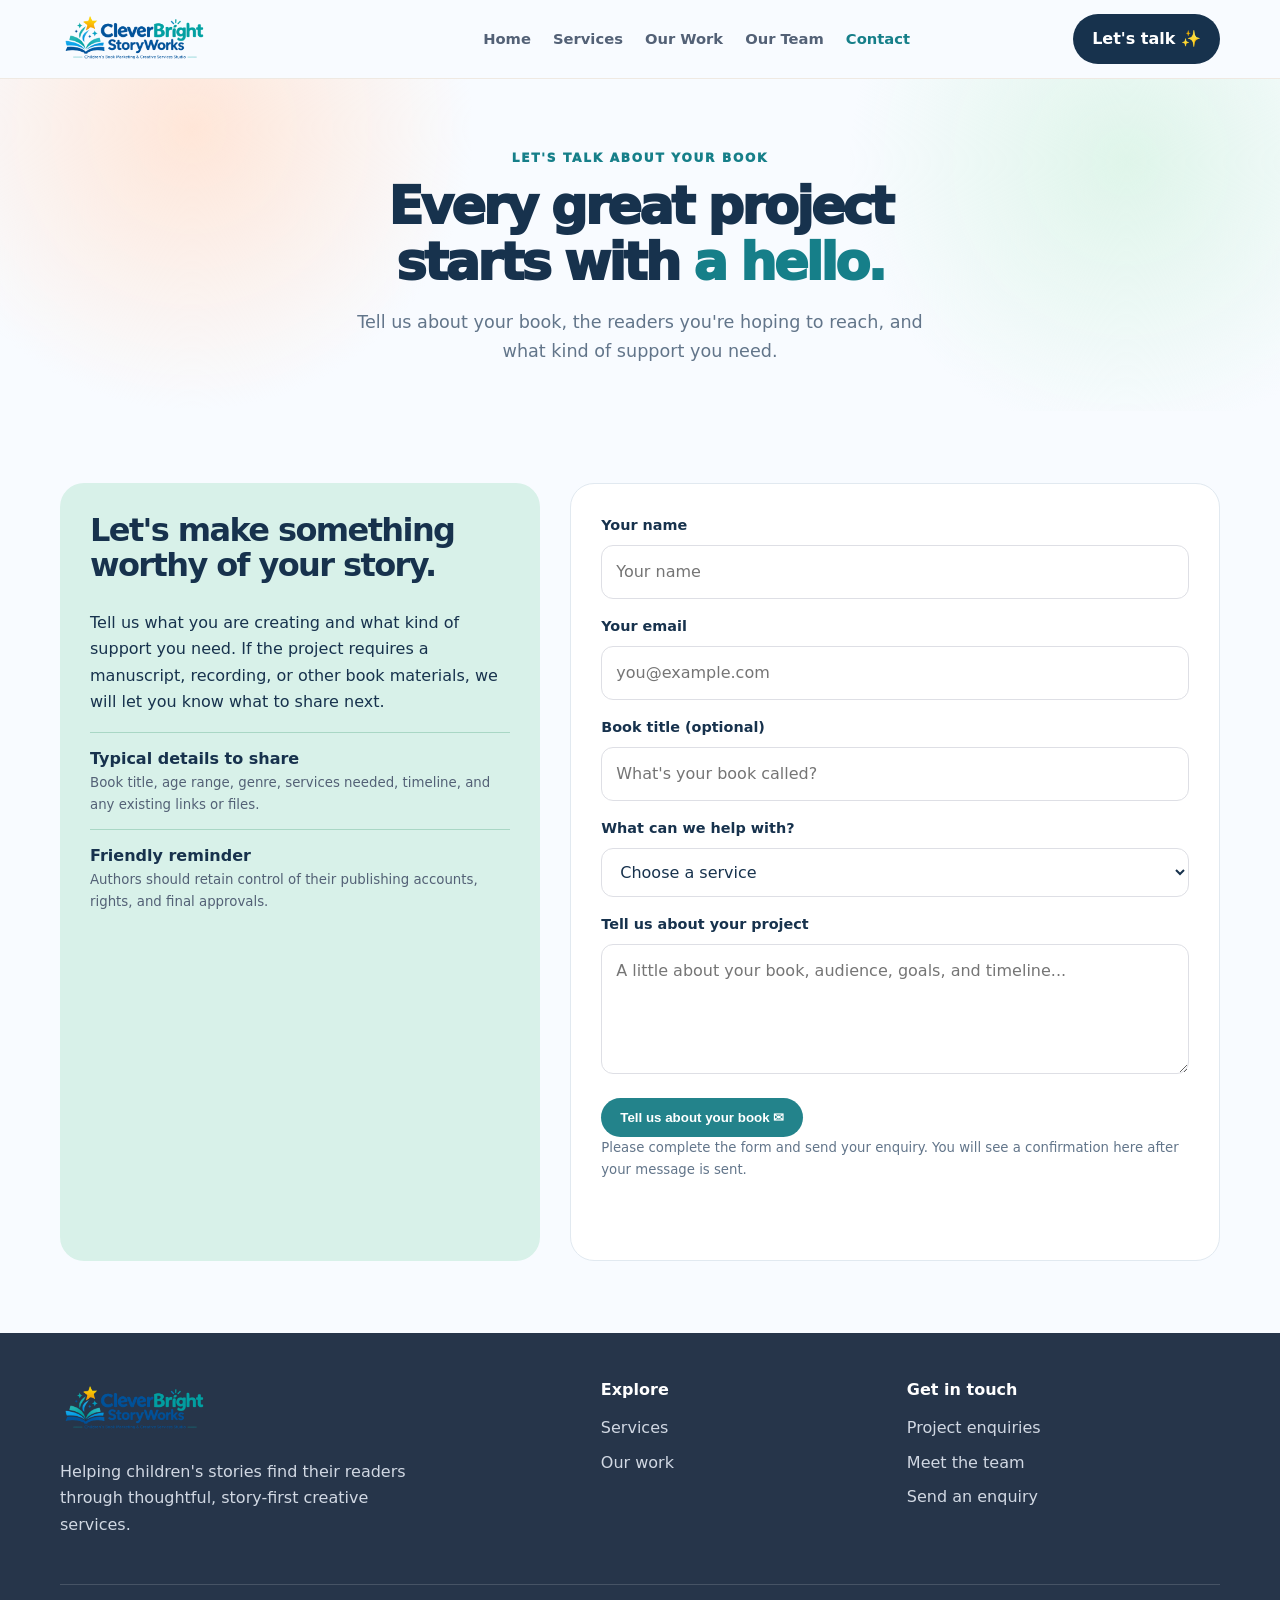
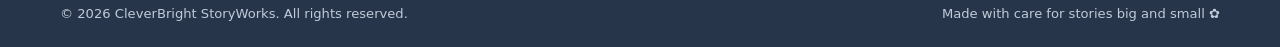
==== commit 2fb37621: "Add files via upload" ====
--- a/contact.html
+++ b/contact.html
@@ -18,18 +18,21 @@
 <section class="page-hero"><div class="wrap"><span class="eyebrow">Let's talk about your book</span><h1>Every great project<br>starts with <em>a hello.</em></h1><p class="lead">Tell us about your book, the readers you're hoping to reach, and what kind of support you need.</p></div></section>
 <section class="section"><div class="wrap contact-layout">
 <aside class="contact-panel"><h2>Let's make something worthy of your story.</h2><p>Tell us what you are creating and what kind of support you need. If the project requires a manuscript, recording, or other book materials, we will let you know what to share next.</p>
-<div class="contact-line"><strong>Email</strong><small><a href="mailto:okpoclevertom@gmail.com">okpoclevertom@gmail.com</a></small></div>
 <div class="contact-line"><strong>Typical details to share</strong><small>Book title, age range, genre, services needed, timeline, and any existing links or files.</small></div>
 <div class="contact-line"><strong>Friendly reminder</strong><small>Authors should retain control of their publishing accounts, rights, and final approvals.</small></div>
 </aside>
-<form class="contact-form" data-email-form>
+<form class="contact-form" action="https://api.web3forms.com/submit" method="POST" data-contact-form>
+<input type="hidden" name="access_key" value="1655291d-bae4-45a7-9309-faa62ee74448">
+<input type="hidden" name="subject" value="New CleverBright StoryWorks website enquiry">
+<input type="hidden" name="from_name" value="CleverBright StoryWorks Website">
+<input type="checkbox" name="botcheck" class="hidden" tabindex="-1" autocomplete="off" style="display:none">
 <label for="name">Your name</label><input id="name" name="name" autocomplete="name" required placeholder="Your name">
 <label for="email">Your email</label><input id="email" name="email" type="email" autocomplete="email" required placeholder="you@example.com">
 <label for="book">Book title (optional)</label><input id="book" name="book" placeholder="What's your book called?">
 <label for="service">What can we help with?</label><select id="service" name="service" required><option value="">Choose a service</option><option>A+ content / banners</option><option>Audiobook editing</option><option>Video trailer</option><option>Video book narration</option><option>Book or author description</option><option>Kindle edition assistance</option><option>Market Research Analysis</option><option>Several services / not sure yet</option></select>
 <label for="message">Tell us about your project</label><textarea id="message" name="message" required placeholder="A little about your book, audience, goals, and timeline..."></textarea>
 <button class="button coral" type="submit">Tell us about your book ✉</button>
-<p class="form-note">Submitting this form opens your email app with your enquiry prepared. No message is stored by this website.</p>
+<p class="form-note">Please complete the form and send your enquiry. You will see a confirmation here after your message is sent.</p><p class="form-status" data-form-status role="status" aria-live="polite"></p>
 </form>
 </div></section>
 </main>
@@ -37,7 +40,7 @@
   <div class="footer-grid">
     <div><a class="logo" href="index.html" aria-label="CleverBright StoryWorks home"><img class="site-logo-image" src="logo.png" alt="CleverBright StoryWorks"></a><p style="max-width:380px;margin-top:18px">Helping children's stories find their readers through thoughtful, story-first creative services.</p></div>
     <div><h3>Explore</h3><div class="footer-links"><a href="services.html">Services</a><a href="portfolio.html">Our work</a></div></div>
-    <div><h3>Get in touch</h3><div class="footer-links"><a href="contact.html">Project enquiries</a><a href="team.html">Meet the team</a><a href="mailto:okpoclevertom@gmail.com">okpoclevertom@gmail.com</a></div></div>
+    <div><h3>Get in touch</h3><div class="footer-links"><a href="contact.html">Project enquiries</a><a href="team.html">Meet the team</a><a href="contact.html">Send an enquiry</a></div></div>
   </div>
   <div class="footer-bottom"><span>© <span data-year></span> CleverBright StoryWorks. All rights reserved.</span><span>Made with care for stories big and small ✿</span></div>
 </div></footer>
--- a/styles.css
+++ b/styles.css
@@ -118,3 +118,5 @@
 .launch-card .work-info{display:flex;flex-direction:column;align-items:flex-start;flex:1}
 .launch-card .work-info .button{margin-top:18px}
 @media(max-width:620px){.portfolio-grid.launch-grid{grid-template-columns:1fr}.video-stage,.banner-stage{min-height:300px}}
+
+.form-status{font-size:.92rem;font-weight:700;margin-top:12px;color:var(--ink);min-height:1.4em}.contact-form button:disabled{opacity:.65;cursor:wait}
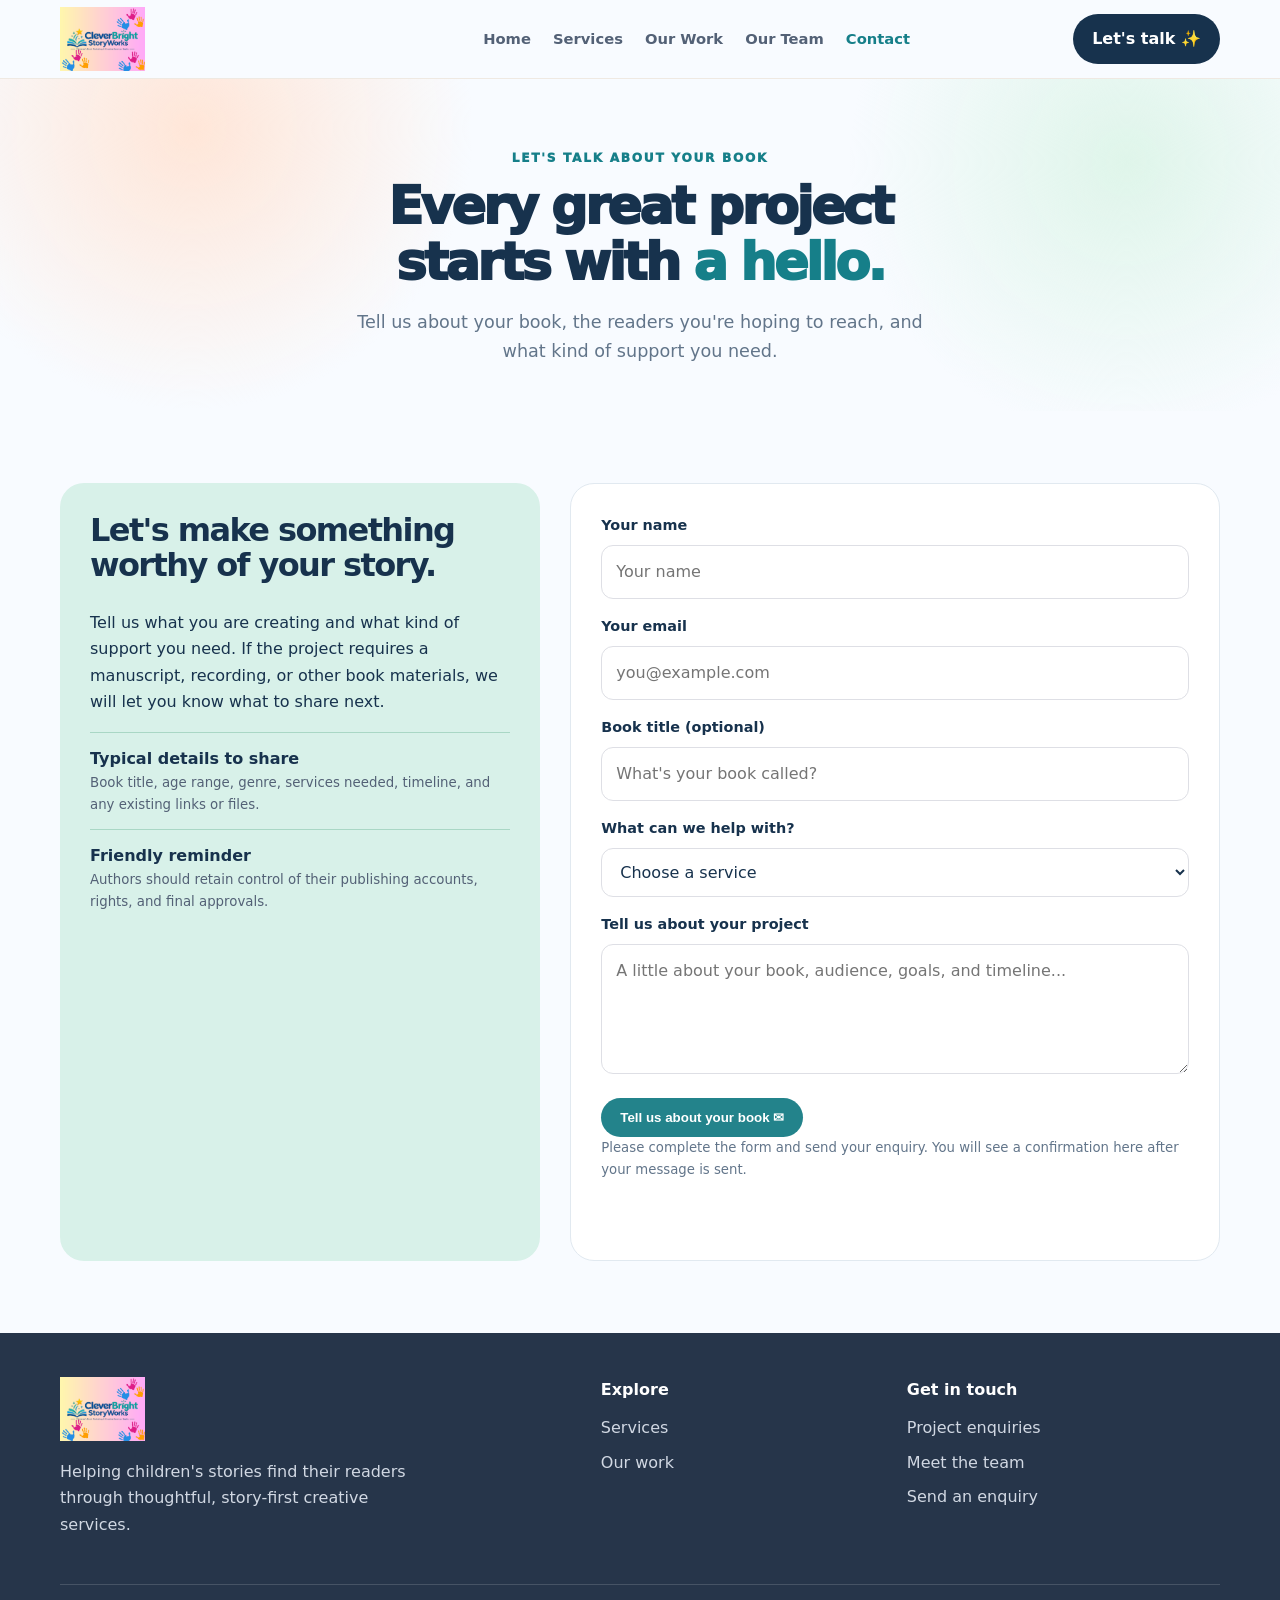
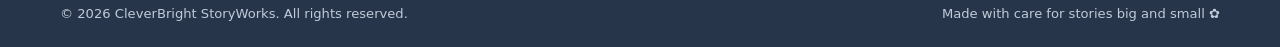
==== commit 4f10696c: "Update contact.html" ====
--- a/contact.html
+++ b/contact.html
@@ -2,14 +2,14 @@
 <html lang="en">
 <head>
   <meta charset="utf-8"><meta name="viewport" content="width=device-width, initial-scale=1">
-  <meta name="description" content="CleverBright StoryWorks helps children's authors bring their books to life through book marketing and creative services.">
-  <title>Contact | CleverBright StoryWorks</title>
+  <meta name="description" content="Contact CleverBright StoryWorks for children's book marketing support, including cinematic book trailers, Amazon A+ Content, book descriptions, publishing assistance, and market research.">
+  <title>Contact Us | CleverBright StoryWorks Book Marketing</title>
   <link rel="stylesheet" href="styles.css">
   <script src="script.js" defer></script>
 </head>
 <body>
 <header class="site-header"><div class="wrap nav">
-  <a class="logo" href="index.html" aria-label="CleverBright StoryWorks home"><img class="site-logo-image" src="logo.png" alt="CleverBright StoryWorks"></a>
+  <a class="logo" href="index.html" aria-label="CleverBright StoryWorks home"><img class="site-logo-image" src="Untitled Design (11).png" alt="CleverBright StoryWorks"></a>
   <button class="menu-toggle" aria-label="Toggle navigation" aria-expanded="false">☰</button>
   <nav class="nav-links" aria-label="Main navigation"><a href="index.html" >Home</a><a href="services.html" >Services</a><a href="portfolio.html" >Our Work</a><a href="team.html" >Our Team</a><a href="contact.html" aria-current="page">Contact</a></nav>
   <a class="nav-cta" href="contact.html">Let's talk ✨</a>
@@ -38,10 +38,10 @@
 </main>
 <footer class="site-footer"><div class="wrap">
   <div class="footer-grid">
-    <div><a class="logo" href="index.html" aria-label="CleverBright StoryWorks home"><img class="site-logo-image" src="logo.png" alt="CleverBright StoryWorks"></a><p style="max-width:380px;margin-top:18px">Helping children's stories find their readers through thoughtful, story-first creative services.</p></div>
+    <div><a class="logo" href="index.html" aria-label="CleverBright StoryWorks home"><img class="site-logo-image" src="Untitled Design (11).png" alt="CleverBright StoryWorks"></a><p style="max-width:380px;margin-top:18px">Helping children's stories find their readers through thoughtful, story-first creative services.</p></div>
     <div><h3>Explore</h3><div class="footer-links"><a href="services.html">Services</a><a href="portfolio.html">Our work</a></div></div>
     <div><h3>Get in touch</h3><div class="footer-links"><a href="contact.html">Project enquiries</a><a href="team.html">Meet the team</a><a href="contact.html">Send an enquiry</a></div></div>
   </div>
   <div class="footer-bottom"><span>© <span data-year></span> CleverBright StoryWorks. All rights reserved.</span><span>Made with care for stories big and small ✿</span></div>
 </div></footer>
-</body></html>+</body></html>
--- a/styles.css
+++ b/styles.css
@@ -109,7 +109,7 @@
 /* Launch portfolio presentation */
 .portfolio-grid.launch-grid{grid-template-columns:repeat(2,minmax(0,1fr));align-items:stretch}
 .launch-card{display:flex;flex-direction:column}
-.video-stage{background:linear-gradient(145deg,#e1eefb,#d8f1e9);padding:22px;display:flex;justify-content:center;align-items:center;min-height:360px}
+.video-stage{background:linear-gradient(145deg,#e1eefb,#d8f1e9);padding:18px;display:flex;justify-content:center;align-items:center;min-height:0}.portfolio-video{display:block;width:100%;aspect-ratio:16/9;height:auto;max-height:520px;object-fit:contain;background:#071525;border-radius:12px;box-shadow:0 14px 32px rgba(23,50,77,.14)}
 .video-placeholder{width:min(100%,230px);aspect-ratio:9/16;border:2px dashed #6c9ba8;border-radius:22px;background:linear-gradient(160deg,#f9fdff,#e7f5f4);display:flex;flex-direction:column;align-items:center;justify-content:center;text-align:center;padding:18px;color:#31566c;box-shadow:0 14px 32px rgba(23,50,77,.1)}
 .video-placeholder .play{width:62px;height:62px;border-radius:50%;background:#17324d;color:#fff;display:grid;place-items:center;font-size:1.5rem;margin-bottom:16px;padding-left:4px}
 .banner-stage{padding:26px;background:linear-gradient(145deg,#e9efff,#e3f4ef);display:flex;flex-direction:column;gap:12px;justify-content:center;min-height:360px}
@@ -120,3 +120,17 @@
 @media(max-width:620px){.portfolio-grid.launch-grid{grid-template-columns:1fr}.video-stage,.banner-stage{min-height:300px}}
 
 .form-status{font-size:.92rem;font-weight:700;margin-top:12px;color:var(--ink);min-height:1.4em}.contact-form button:disabled{opacity:.65;cursor:wait}
+
+
+/* Single featured A+ Content concept */
+.aplus-single-grid{grid-template-columns:minmax(0,1fr)!important;max-width:980px;margin-inline:auto}
+.aplus-feature-card{width:100%}
+.aplus-gallery{padding:18px;background:linear-gradient(145deg,#edf7fb,#e4f3f0);display:grid;gap:14px}
+.aplus-gallery figure{margin:0;overflow:hidden;border-radius:12px;background:#fff;border:1px solid rgba(35,73,92,.14)}
+.aplus-gallery img{display:block;width:100%;height:auto;object-fit:contain}
+.aplus-main-banner img{aspect-ratio:600/180;object-fit:cover}
+.aplus-supporting-visuals{display:grid;grid-template-columns:minmax(0,2fr) minmax(120px,1fr);gap:14px;align-items:stretch}
+.aplus-supporting-visuals figure:first-child img{height:100%;object-fit:cover}
+.aplus-page-preview{display:grid;place-items:center;padding:10px;min-height:130px}
+.aplus-page-preview img{width:100%;max-width:200px;max-height:200px;object-fit:contain}
+@media(max-width:620px){.aplus-gallery{padding:10px}.aplus-supporting-visuals{grid-template-columns:1fr}.aplus-supporting-visuals figure:first-child img{height:auto}}
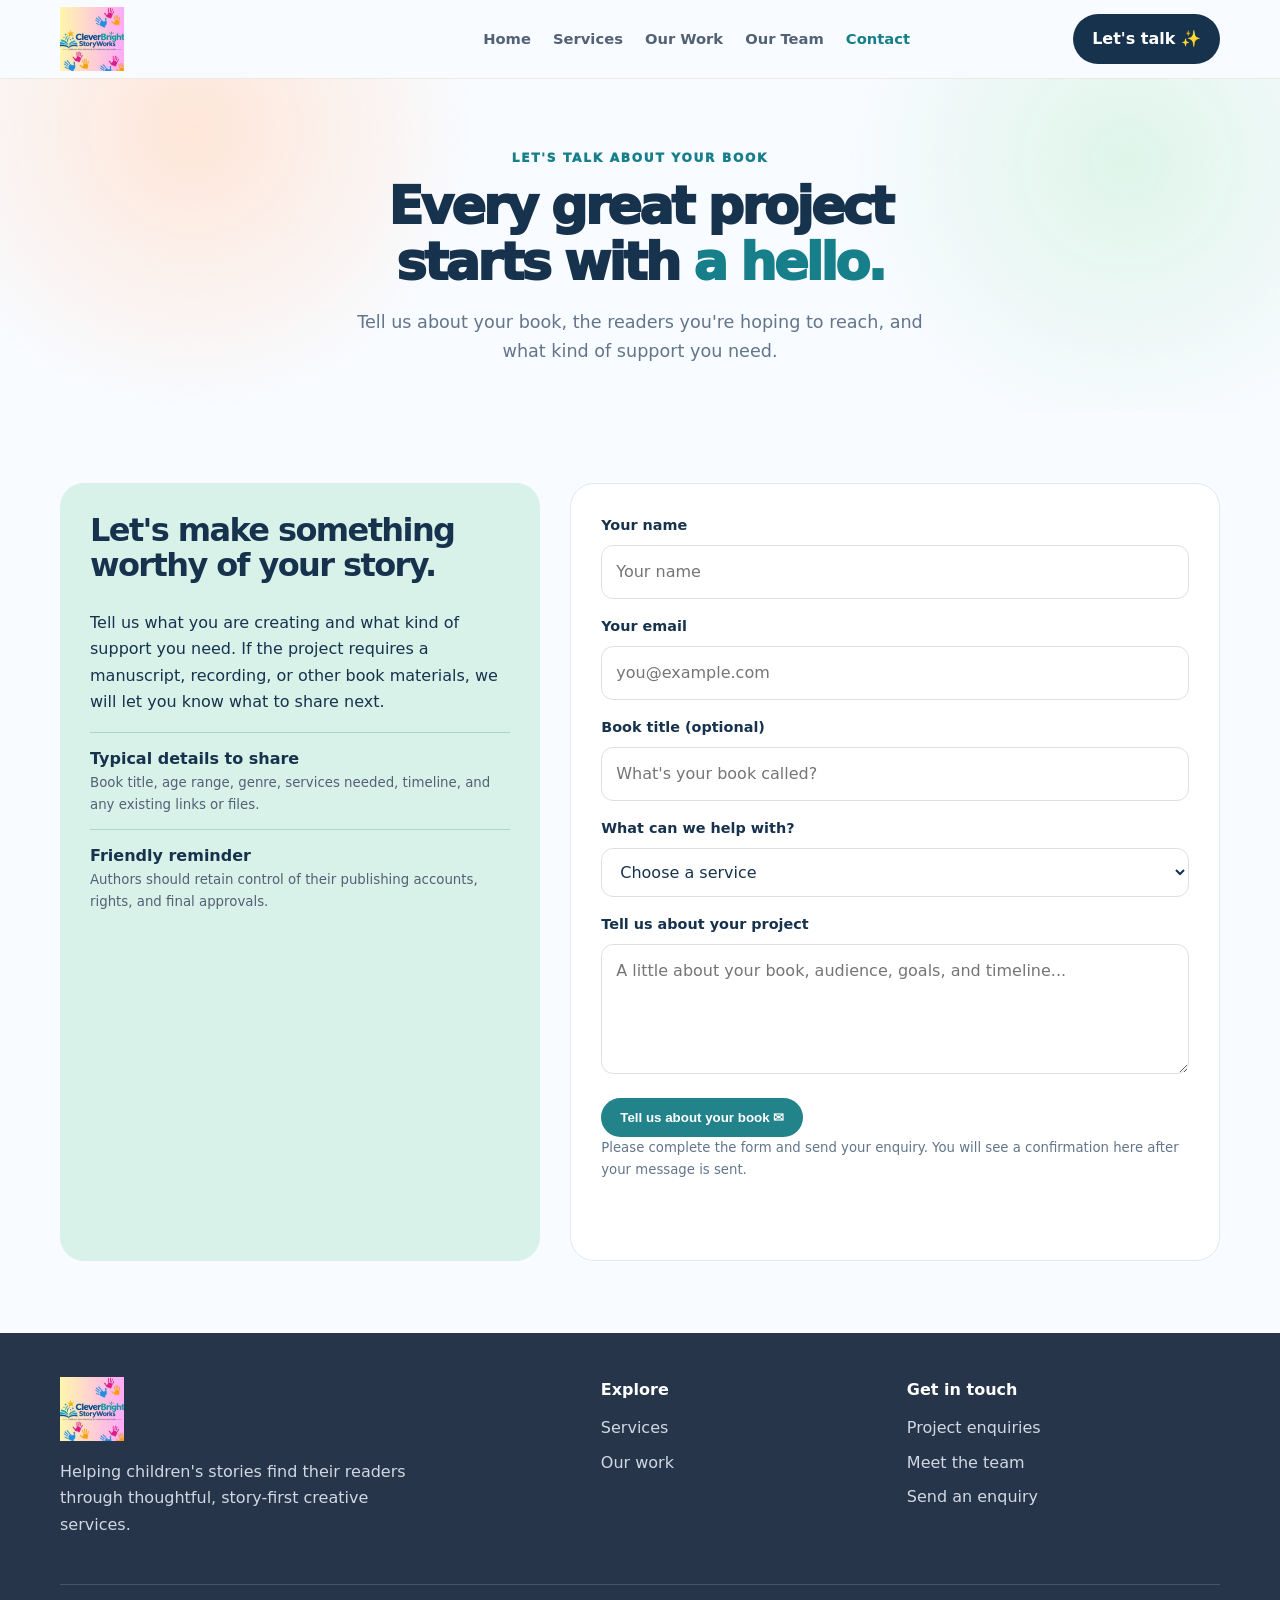
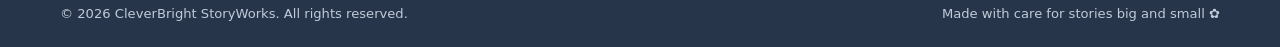
==== commit 6c1733ec: "Update contact.html" ====
--- a/contact.html
+++ b/contact.html
@@ -9,7 +9,7 @@
 </head>
 <body>
 <header class="site-header"><div class="wrap nav">
-  <a class="logo" href="index.html" aria-label="CleverBright StoryWorks home"><img class="site-logo-image" src="Untitled Design (11).png" alt="CleverBright StoryWorks"></a>
+  <a class="logo" href="index.html" aria-label="CleverBright StoryWorks home"><img class="site-logo-image" src="okpo.png" alt="CleverBright StoryWorks"></a>
   <button class="menu-toggle" aria-label="Toggle navigation" aria-expanded="false">☰</button>
   <nav class="nav-links" aria-label="Main navigation"><a href="index.html" >Home</a><a href="services.html" >Services</a><a href="portfolio.html" >Our Work</a><a href="team.html" >Our Team</a><a href="contact.html" aria-current="page">Contact</a></nav>
   <a class="nav-cta" href="contact.html">Let's talk ✨</a>
@@ -38,7 +38,7 @@
 </main>
 <footer class="site-footer"><div class="wrap">
   <div class="footer-grid">
-    <div><a class="logo" href="index.html" aria-label="CleverBright StoryWorks home"><img class="site-logo-image" src="Untitled Design (11).png" alt="CleverBright StoryWorks"></a><p style="max-width:380px;margin-top:18px">Helping children's stories find their readers through thoughtful, story-first creative services.</p></div>
+    <div><a class="logo" href="index.html" aria-label="CleverBright StoryWorks home"><img class="site-logo-image" src="okpo.png" alt="CleverBright StoryWorks"></a><p style="max-width:380px;margin-top:18px">Helping children's stories find their readers through thoughtful, story-first creative services.</p></div>
     <div><h3>Explore</h3><div class="footer-links"><a href="services.html">Services</a><a href="portfolio.html">Our work</a></div></div>
     <div><h3>Get in touch</h3><div class="footer-links"><a href="contact.html">Project enquiries</a><a href="team.html">Meet the team</a><a href="contact.html">Send an enquiry</a></div></div>
   </div>
